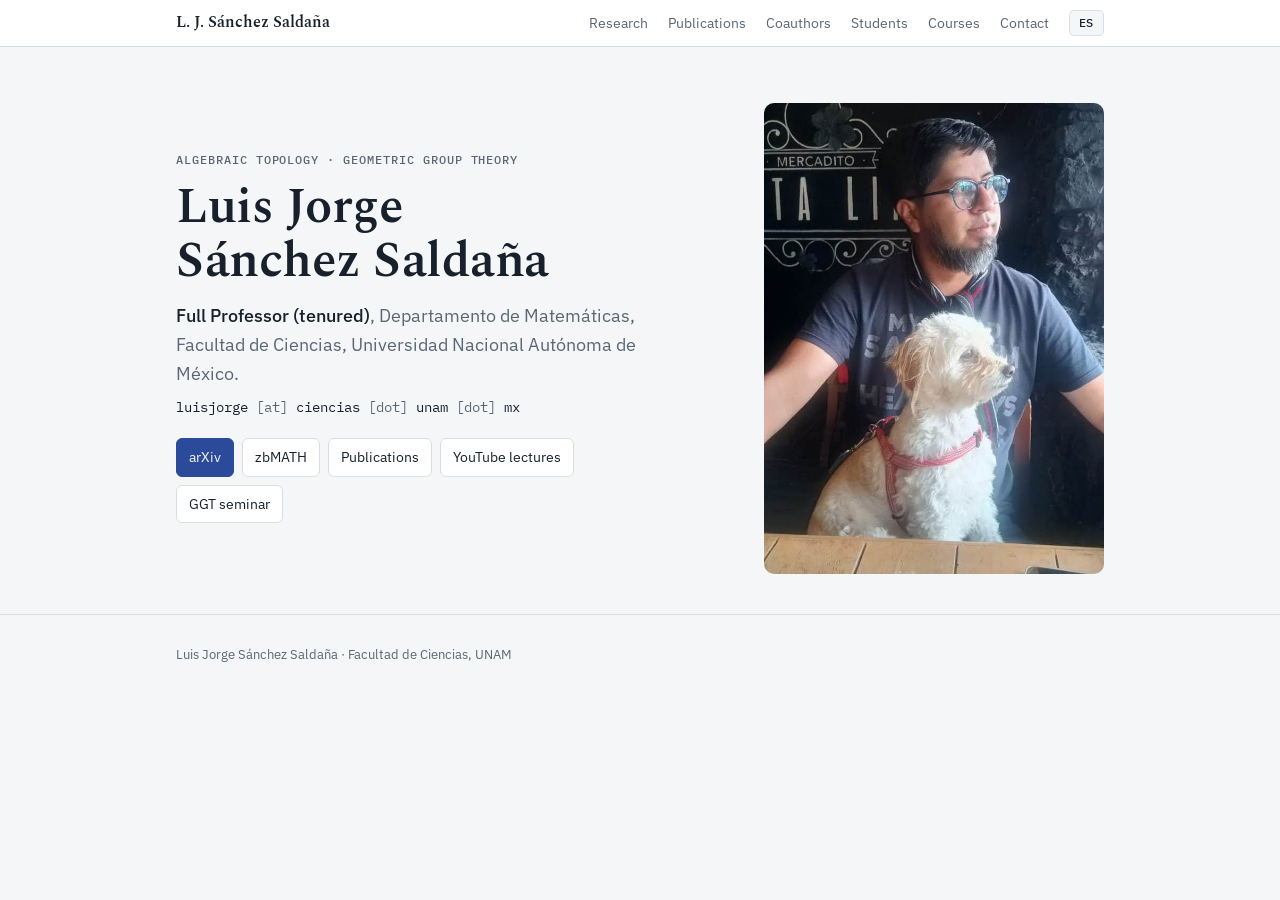
==== index.html @ dc8b4ed7 "Enlazar el ícono LJ en todas las páginas Co-Authored-By: Claude Opus 5.5 <noreply@anthropic.com> Cla" ====
<!doctype html>
<html lang="en">
<head>
<meta charset="utf-8">
<meta name="viewport" content="width=device-width, initial-scale=1, viewport-fit=cover">
<meta name="author" content="Luis Jorge Sánchez Saldaña">
<meta property="og:type" content="profile">
<meta property="og:image" content="https://luisjorgesanchezsaldana.github.io/og-image.png">
<meta property="og:image:width" content="1200">
<meta property="og:image:height" content="630">
<meta property="og:image:alt" content="Luis Jorge Sánchez Saldaña, Full Professor, Facultad de Ciencias, UNAM">
<meta name="twitter:card" content="summary_large_image">
<link rel="preconnect" href="https://fonts.googleapis.com">
<link rel="stylesheet" href="https://fonts.googleapis.com/css2?family=Spectral:ital,wght@0,400;0,600;1,400&family=IBM+Plex+Sans:wght@400;500;600&family=IBM+Plex+Mono:wght@400;500&display=swap">
<title>Luis Jorge Sánchez Saldaña</title>
<meta name="description" content="Luis Jorge Sánchez Saldaña, Full Professor at the Facultad de Ciencias, UNAM. Algebraic topology and geometric group theory: publications, students and courses.">
<meta property="og:title" content="Luis Jorge Sánchez Saldaña">
<meta property="og:description" content="Luis Jorge Sánchez Saldaña, Full Professor at the Facultad de Ciencias, UNAM. Algebraic topology and geometric group theory: publications, students and courses.">
<meta property="og:url" content="https://luisjorgesanchezsaldana.github.io/">
<link rel="canonical" href="https://luisjorgesanchezsaldana.github.io/">
<link rel="stylesheet" href="assets/site.css">
<link rel="icon" href="assets/favicon.svg" type="image/svg+xml">
<link rel="icon" href="assets/favicon-32.png" sizes="32x32" type="image/png">
<link rel="apple-touch-icon" href="assets/apple-touch-icon.png">
</head>
<body>
<nav class="top" aria-label="Sections">
  <div class="wrap">
    <a class="brand" href="./">L. J. Sánchez Saldaña</a>
    <a class="l" href="research.html" data-i="nRes">Research</a>
    <a class="l" href="publications.html" data-i="nPub">Publications</a>
    <a class="l" href="coauthors.html" data-i="nCo">Coauthors</a>
    <a class="l" href="students.html" data-i="nSt">Students</a>
    <a class="l" href="courses.html" data-i="nCu">Courses</a>
    <a class="l" href="contact.html" data-i="nCt">Contact</a>
    <button class="lang" id="lang" type="button" aria-label="Cambiar a español">ES</button>
  </div>
</nav>

<header class="hero" id="top">
  <div class="wrap">
    <div>
      <div class="eyebrow" data-i="eyebrow">Algebraic topology · Geometric group theory</div>
      <h1>Luis Jorge Sánchez Saldaña</h1>
      <p class="role" data-i="role"><b>Full Professor (tenured)</b>, Departamento de Matemáticas, Facultad de Ciencias, Universidad Nacional Autónoma de México.</p>
      <p class="email" aria-label="Email address">luisjorge <span>[at]</span> ciencias <span>[dot]</span> unam <span>[dot]</span> mx</p>
      <div class="links">
        <a class="btn primary" href="https://arxiv.org/search/?searchtype=author&amp;query=Salda%C3%B1a%2C+L+J+S">arXiv</a>
        <a class="btn" href="https://zbmath.org/authors/sanchez-saldana.luis-jorge">zbMATH</a>
        <a class="btn" href="publications.html" data-i="nPub">Publications</a>
        <a class="btn" href="https://www.youtube.com/channel/UCmF6r_udwPhwlkyAocDykWw"><span data-i="bYt">YouTube lectures</span></a>
        <a class="btn" href="https://sites.google.com/view/seminar-ggt-mexico/"><span data-i="bGgt">GGT seminar</span></a>
      </div>
    </div>
    <figure class="figure"><img src="[data-uri]" alt="Luis Jorge Sánchez Saldaña with his dog" width="640" height="887"></figure>
  </div>
</header>

<footer><div class="wrap">Luis Jorge Sánchez Saldaña · Facultad de Ciencias, UNAM</div></footer>
<script src="assets/site.js"></script>
</body>
</html>
---- assets/site.css ----
html{color-scheme:light}:root{padding-top:env(safe-area-inset-top,0px);padding-bottom:env(safe-area-inset-bottom,0px)}body{margin:0}img{max-width:100%}[hidden]{display:none!important}

/* Layout: one-column academic page, sticky section nav, hero with portrait photo */
:root{
  --bg:#f5f6f8; --surface:#ffffff; --fg:#17202b; --muted:#5b6675; --line:#d9dee6;
  --accent:#2c4a9a; --accent-soft:#e6ebf7; --ok:#2f6b4f; --warn:#8a5a12;
  --display:"Spectral", Georgia, "Times New Roman", serif;
  --body:"IBM Plex Sans", system-ui, -apple-system, "Segoe UI", sans-serif;
  --mono:"IBM Plex Mono", ui-monospace, Menlo, Consolas, monospace;
}
@media (prefers-color-scheme: dark){:root:not([data-theme="light"]){
  --bg:#0f141b; --surface:#161d26; --fg:#e3e8ef; --muted:#9aa5b4; --line:#2a3441;
  --accent:#93acf0; --accent-soft:#1e2a44; --ok:#7cc4a0; --warn:#e0b26a; color-scheme:dark}}
:root[data-theme="dark"]{
  --bg:#0f141b; --surface:#161d26; --fg:#e3e8ef; --muted:#9aa5b4; --line:#2a3441;
  --accent:#93acf0; --accent-soft:#1e2a44; --ok:#7cc4a0; --warn:#e0b26a; color-scheme:dark}

*{box-sizing:border-box}
html{scroll-behavior:smooth}
@media (prefers-reduced-motion:reduce){html{scroll-behavior:auto}}
body{background:var(--bg);color:var(--fg);font:16px/1.6 var(--body);margin:0}
body::before{content:"";position:fixed;inset:0 0 auto;height:env(safe-area-inset-top,0px);z-index:10;background:var(--surface)}
a{color:var(--accent);text-decoration-thickness:1px;text-underline-offset:2px}
a:hover{text-decoration-thickness:2px}
:focus-visible{outline:2px solid var(--accent);outline-offset:2px;border-radius:2px}
.wrap{max-width:960px;margin:0 auto;padding-left:max(16px,env(safe-area-inset-left,0px));padding-right:max(16px,env(safe-area-inset-right,0px))}

/* nav */
nav.top{position:sticky;top:env(safe-area-inset-top,0px);z-index:5;background:var(--surface);border-bottom:1px solid var(--line)}
nav.top .wrap{display:flex;align-items:center;gap:20px;padding-block:10px;overflow-x:auto;scrollbar-width:none}
nav.top .brand{font-family:var(--display);font-weight:600;white-space:nowrap;color:var(--fg);text-decoration:none;margin-right:auto}
nav.top a.l{color:var(--muted);text-decoration:none;font-size:14px;white-space:nowrap}
nav.top a.l:hover{color:var(--fg)}
.lang{font:500 12px/1 var(--mono);letter-spacing:.06em;padding:6px 9px;border:1px solid var(--line);border-radius:5px;background:var(--bg);color:var(--fg);cursor:pointer;white-space:nowrap}
.lang:hover{border-color:var(--accent);color:var(--accent)}

/* hero */
header.hero .wrap{display:grid;grid-template-columns:minmax(0,1.35fr) minmax(0,1fr);gap:40px;align-items:center;padding-block:56px 40px}
.eyebrow{font:500 12px/1 var(--mono);letter-spacing:.08em;text-transform:uppercase;color:var(--muted)}
h1{font:600 clamp(34px,5vw,50px)/1.08 var(--display);margin:14px 0 14px;text-wrap:balance;letter-spacing:-.01em}
.role{font-size:18px;color:var(--muted);margin:0 0 22px;max-width:52ch}
.role b{color:var(--fg);font-weight:500}
.role{margin-bottom:10px}
.email{font:14px var(--mono);color:var(--fg);margin:0 0 22px}
.email span{color:var(--muted)}
.links{display:flex;flex-wrap:wrap;gap:8px}
.btn{display:inline-flex;align-items:center;gap:6px;font-size:14px;padding:7px 12px;border:1px solid var(--line);border-radius:6px;background:var(--surface);color:var(--fg);text-decoration:none;cursor:pointer;font-family:inherit}
.btn:hover{border-color:var(--accent);color:var(--accent)}
.btn.primary{background:var(--accent);border-color:var(--accent);color:var(--bg)}
.btn.primary:hover{color:var(--bg);opacity:.9}
.figure{margin:0;max-width:340px;justify-self:end;width:100%}
.figure img{display:block;width:100%;height:auto;border-radius:10px}

/* sections */
section{padding-block:44px;border-top:1px solid var(--line)}
h2{font:600 28px/1.2 var(--display);margin:0 0 6px}
.lede{color:var(--muted);margin:0 0 26px;max-width:65ch}
.cols{display:grid;grid-template-columns:repeat(2,minmax(0,1fr));gap:36px}
.interests{list-style:none;margin:0;padding:0;display:flex;flex-wrap:wrap;gap:8px}
.interests li{background:var(--accent-soft);color:var(--fg);padding:5px 11px;border-radius:999px;font-size:14px}
.timeline{list-style:none;margin:0;padding:0;display:grid;gap:14px}
.timeline li{display:grid;grid-template-columns:96px minmax(0,1fr);gap:14px}
.timeline .yr{font:13px/1.7 var(--mono);color:var(--muted);font-variant-numeric:tabular-nums}
.timeline .what{min-width:0}
.timeline .what small{display:block;color:var(--muted);font-size:14px}
h3{font:600 13px/1 var(--mono);letter-spacing:.08em;text-transform:uppercase;color:var(--muted);margin:0 0 14px}
.note{margin-top:22px;padding:14px 16px;background:var(--surface);border:1px solid var(--line);border-radius:8px;font-size:15px}

/* publications */
.toolbar{display:flex;flex-wrap:wrap;gap:10px;align-items:center;margin-bottom:20px}
.chips{display:flex;flex-wrap:wrap;gap:6px}
.chip{font:500 13px var(--body);padding:6px 11px;border-radius:999px;border:1px solid var(--line);background:var(--surface);color:var(--muted);cursor:pointer}
.chip[aria-pressed="true"]{background:var(--fg);border-color:var(--fg);color:var(--bg)}
.chip .n{font-family:var(--mono);font-variant-numeric:tabular-nums;opacity:.75;margin-left:4px}
.search{flex:1 1 220px;min-width:0;font:14px var(--body);padding:8px 12px;border:1px solid var(--line);border-radius:6px;background:var(--surface);color:var(--fg)}
.pubs{list-style:none;margin:0;padding:0}
.pub{display:grid;grid-template-columns:44px 64px minmax(0,1fr);gap:12px;padding:16px 0;border-bottom:1px solid var(--line)}
.pub .num{font:13px/1.9 var(--mono);color:var(--muted);text-align:right;font-variant-numeric:tabular-nums}
.pub .yr{font:500 13px/1.9 var(--mono);font-variant-numeric:tabular-nums}
.pub .t{font:400 18px/1.4 var(--display);margin:0 0 4px}
.pub .meta{font-size:14px;color:var(--muted);margin:0}
.pub .meta i{color:var(--fg);font-style:italic}
.pub .row{display:flex;flex-wrap:wrap;gap:6px 12px;align-items:center;margin-top:8px;font-size:13px}
.tag{font:500 11px/1 var(--mono);letter-spacing:.05em;text-transform:uppercase;padding:4px 7px;border-radius:4px;border:1px solid currentColor}
.tag.pub-d{color:var(--ok)} .tag.acc{color:var(--accent)} .tag.sub{color:var(--warn)} .tag.prep{color:var(--muted)}
.empty{color:var(--muted);padding:20px 0}

/* students */
.studs{display:grid;grid-template-columns:repeat(3,minmax(0,1fr));gap:28px}
.studs ol{list-style:none;margin:0;padding:0;display:grid;gap:14px}
.studs li{min-width:0}
.studs .nm{font-weight:500}
.studs .th{font-family:var(--display);font-style:italic;color:var(--fg);display:block;font-size:16px;line-height:1.35}
.studs .in{font:12px var(--mono);color:var(--muted);font-variant-numeric:tabular-nums}

/* coauthors */
.coauth{list-style:none;margin:0;padding:0;display:grid;grid-template-columns:repeat(3,minmax(0,1fr));gap:0 28px}
.coauth li{display:flex;justify-content:space-between;align-items:baseline;gap:12px;padding:10px 0;border-bottom:1px solid var(--line);min-width:0}
.coauth .nm{min-width:0}
.coauth a.nm{color:var(--fg);text-decoration-color:var(--line)}
.coauth a.nm:hover{color:var(--accent);text-decoration-color:var(--accent)}
.coauth button{font:12px var(--mono);font-variant-numeric:tabular-nums;color:var(--muted);background:none;border:0;padding:2px 0;cursor:pointer;white-space:nowrap}
.coauth button:hover{color:var(--accent);text-decoration:underline}
@media (max-width:760px){.coauth{grid-template-columns:1fr}}


/* courses */
.clist{list-style:none;margin:0;padding:0;display:grid;gap:0}
.clist li{display:flex;flex-wrap:wrap;justify-content:space-between;align-items:baseline;gap:4px 16px;padding:12px 0;border-bottom:1px solid var(--line)}
.clist a{font:400 19px/1.35 var(--display)}
.clist span{font-size:14px;color:var(--muted)}

/* contact */
.contact{display:grid;grid-template-columns:repeat(2,minmax(0,1fr));gap:36px}
address{font-style:normal;color:var(--fg)}
.mail{display:flex;flex-wrap:wrap;gap:8px;align-items:center}
.mail code{font:15px var(--mono);user-select:all}
footer{padding-block:30px;color:var(--muted);font-size:13px;border-top:1px solid var(--line)}

@media (max-width:760px){
  header.hero .wrap{grid-template-columns:1fr;padding-block:36px 28px;gap:24px}
  .figure{max-width:260px;justify-self:start;width:100%}
  .cols,.contact{grid-template-columns:1fr}
  .studs{grid-template-columns:1fr}
  .pub{grid-template-columns:40px minmax(0,1fr)}
  .pub .num{display:none}
}

/* multi-page */
nav.top a.l[aria-current="page"]{color:var(--fg);font-weight:600}
.page > section{border-top:0;padding-top:48px}
.page > section + section{border-top:1px solid var(--line)}
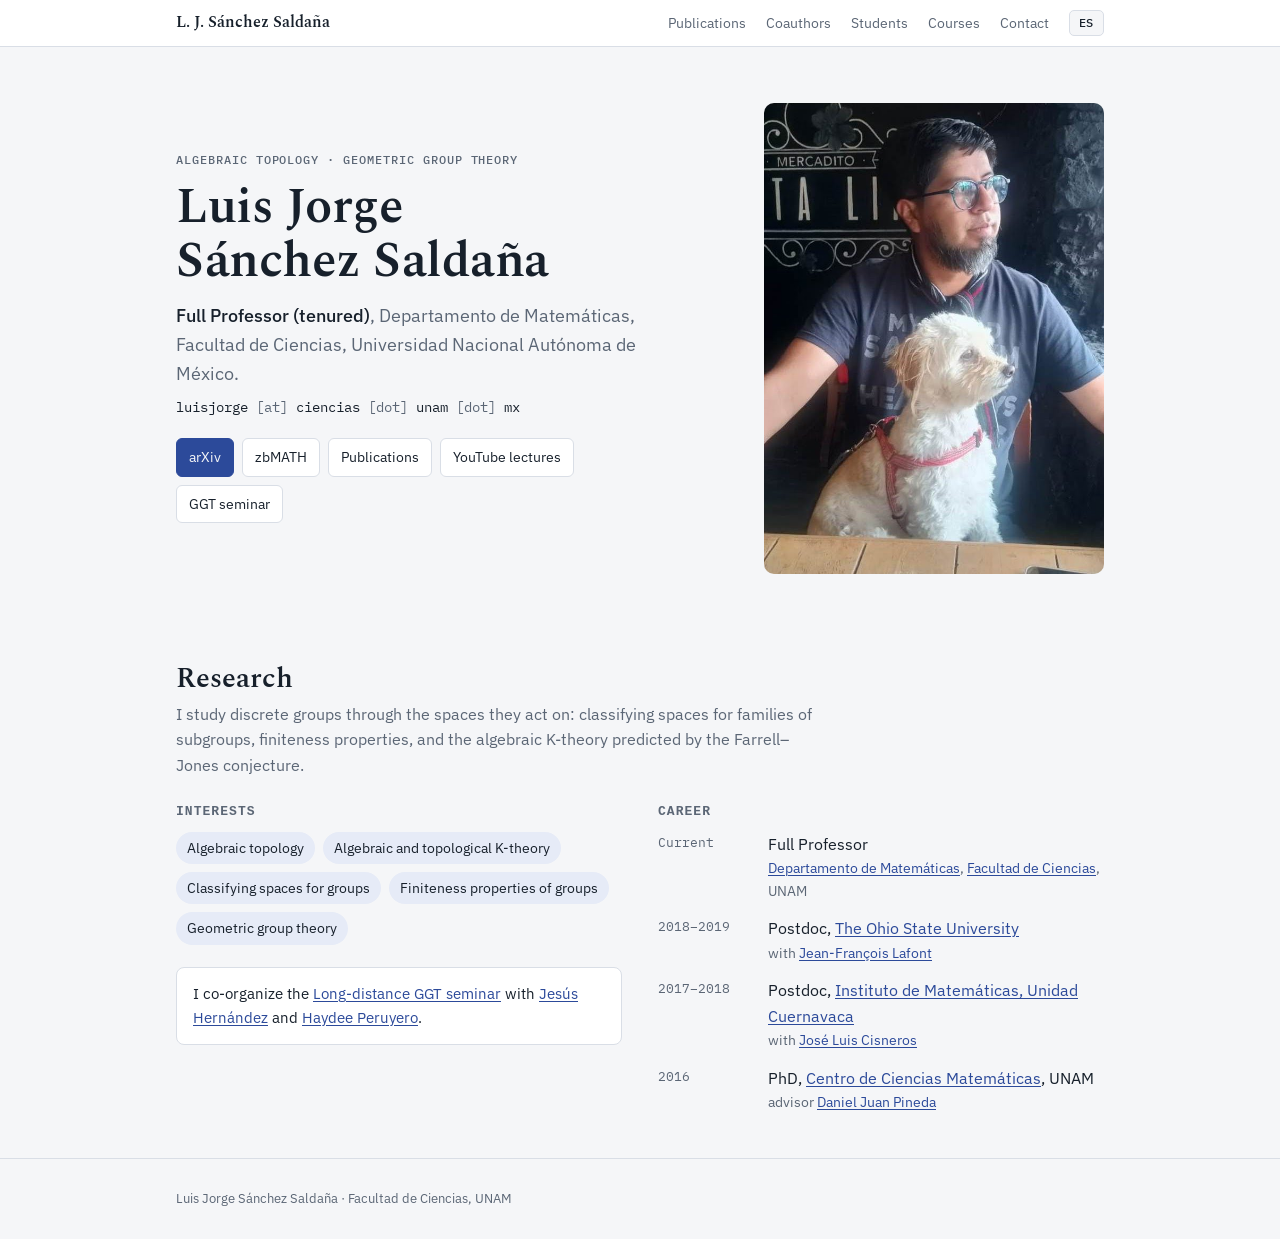
==== commit 81698f69: "Integrar Research en la página principal Co-Authored-By: Claude Opus 5.5 <noreply@anthropic.com> Cla" ====
--- a/index.html
+++ b/index.html
@@ -27,7 +27,6 @@
 <nav class="top" aria-label="Sections">
   <div class="wrap">
     <a class="brand" href="./">L. J. Sánchez Saldaña</a>
-    <a class="l" href="research.html" data-i="nRes">Research</a>
     <a class="l" href="publications.html" data-i="nPub">Publications</a>
     <a class="l" href="coauthors.html" data-i="nCo">Coauthors</a>
     <a class="l" href="students.html" data-i="nSt">Students</a>
@@ -56,6 +55,37 @@
   </div>
 </header>
 
+<main class="page">
+<section id="research">
+  <div class="wrap">
+    <h2 data-i="nRes">Research</h2>
+    <p class="lede" data-i="resLede">I study discrete groups through the spaces they act on: classifying spaces for families of subgroups, finiteness properties, and the algebraic K-theory predicted by the Farrell–Jones conjecture.</p>
+    <div class="cols">
+      <div>
+        <h3 data-i="hInt">Interests</h3>
+        <ul class="interests" data-i="ints">
+          <li>Algebraic topology</li>
+          <li>Algebraic and topological K-theory</li>
+          <li>Classifying spaces for groups</li>
+          <li>Finiteness properties of groups</li>
+          <li>Geometric group theory</li>
+        </ul>
+        <div class="note" data-i="note">I co-organize the <a href="https://sites.google.com/view/seminar-ggt-mexico/">Long-distance GGT seminar</a> with <a href="https://sites.google.com/site/jhdezhdez/">Jesús Hernández</a> and <a href="https://sites.google.com/im.unam.mx/haydeeperuyero/home">Haydee Peruyero</a>.</div>
+      </div>
+      <div>
+        <h3 data-i="hCar">Career</h3>
+        <ol class="timeline" data-i="tl">
+          <li><span class="yr">Current</span><span class="what">Full Professor<small><a href="http://www.matematicas.unam.mx/">Departamento de Matemáticas</a>, <a href="http://www.fciencias.unam.mx/">Facultad de Ciencias</a>, UNAM</small></span></li>
+          <li><span class="yr">2018–2019</span><span class="what">Postdoc, <a href="https://math.osu.edu/">The Ohio State University</a><small>with <a href="https://people.math.osu.edu/lafont.1/">Jean-François Lafont</a></small></span></li>
+          <li><span class="yr">2017–2018</span><span class="what">Postdoc, <a href="http://www.matcuer.unam.mx/">Instituto de Matemáticas, Unidad Cuernavaca</a><small>with <a href="http://www.matcuer.unam.mx/paginas/jlcm/">José Luis Cisneros</a></small></span></li>
+          <li><span class="yr">2016</span><span class="what">PhD, <a href="http://www.matmor.unam.mx/">Centro de Ciencias Matemáticas</a>, UNAM<small>advisor <a href="http://www.matmor.unam.mx/es/personal/investigadores/daniel">Daniel Juan Pineda</a></small></span></li>
+        </ol>
+      </div>
+    </div>
+  </div>
+</section>
+</main>
+
 <footer><div class="wrap">Luis Jorge Sánchez Saldaña · Facultad de Ciencias, UNAM</div></footer>
 <script src="assets/site.js"></script>
 </body>
